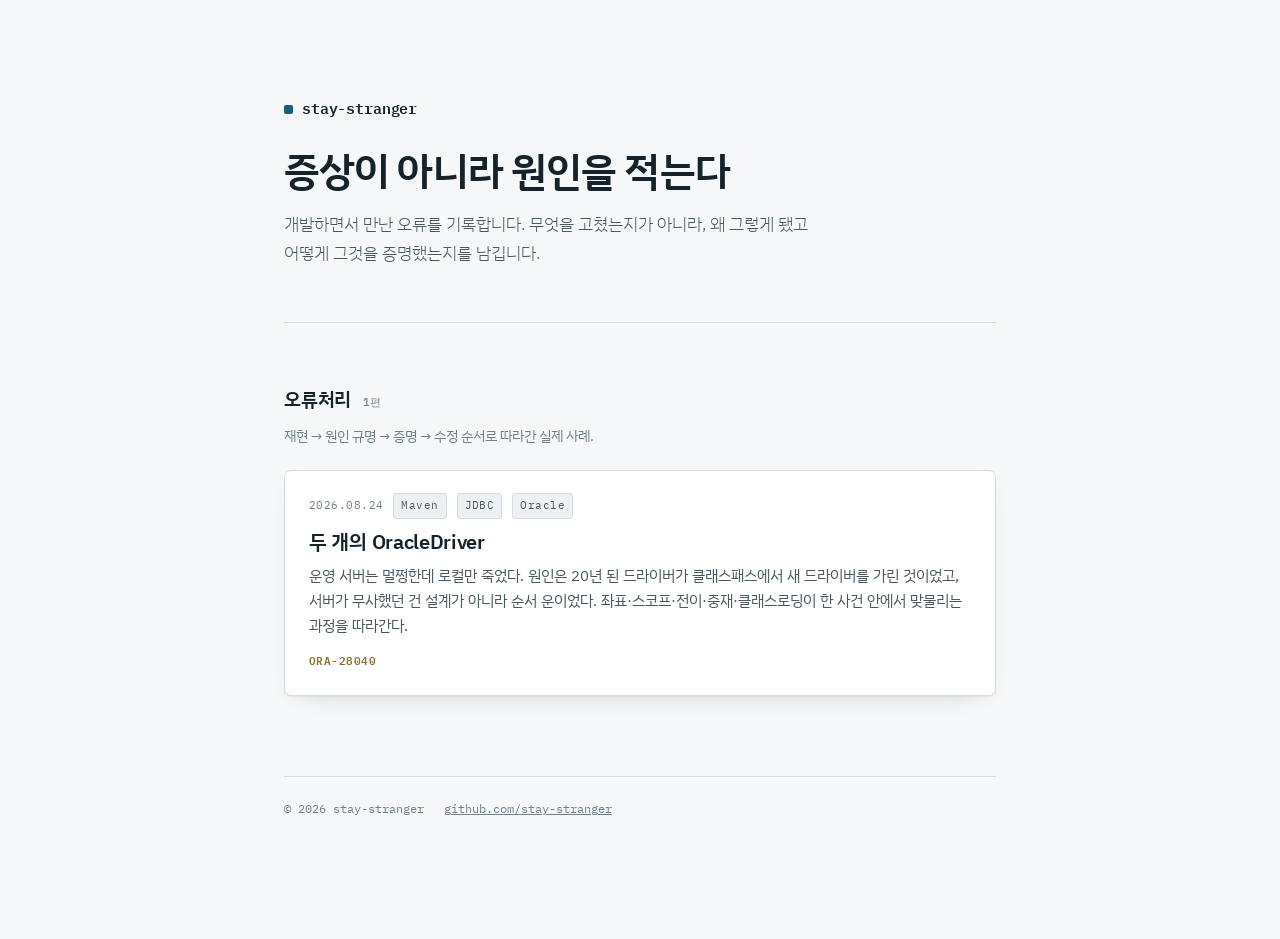
==== index.html @ 47c9697b "블로그 초기 구성 및 첫 글 발행 - 정적 HTML 기반 블로그 (Jekyll 빌드 없음, .nojekyll) - 홈: 카테고리별 글 목록 - 오류처리 카테고리 신설 - 첫 글: " ====
<!DOCTYPE html>
<html lang="ko">
<head>
<meta charset="utf-8">
<meta name="viewport" content="width=device-width, initial-scale=1">
<title>stay-stranger</title>
<meta name="description" content="개발하다 만난 오류를 증상이 아니라 원인까지 따라간 기록.">
<link rel="preconnect" href="https://fonts.googleapis.com">
<link rel="preconnect" href="https://fonts.gstatic.com" crossorigin>
<link rel="stylesheet" href="https://fonts.googleapis.com/css2?family=IBM+Plex+Mono:wght@400;500;600&family=IBM+Plex+Sans+KR:wght@300;400;500;600&display=swap">
<link rel="stylesheet" href="/assets/css/site.css">
</head>
<body>

<div class="wrap">

  <header class="masthead">
    <a class="wordmark" href="/">stay-stranger</a>
    <h1>증상이 아니라 원인을 적는다</h1>
    <p>
      개발하면서 만난 오류를 기록합니다. 무엇을 고쳤는지가 아니라,
      왜 그렇게 됐고 어떻게 그것을 증명했는지를 남깁니다.
    </p>
    <hr class="masthead-rule">
  </header>

  <section class="category">
    <div class="category-head">
      <h2>오류처리</h2>
      <span class="category-count">1편</span>
    </div>
    <p class="category-note">
      재현 → 원인 규명 → 증명 → 수정 순서로 따라간 실제 사례.
    </p>

    <div class="posts">
      <a class="post" href="/error-handling/two-oracle-drivers.html">
        <div class="post-meta">
          <span class="post-date">2026.08.24</span>
          <span class="tag">Maven</span>
          <span class="tag">JDBC</span>
          <span class="tag">Oracle</span>
        </div>
        <h3>두 개의 OracleDriver</h3>
        <p>
          운영 서버는 멀쩡한데 로컬만 죽었다. 원인은 20년 된 드라이버가
          클래스패스에서 새 드라이버를 가린 것이었고, 서버가 무사했던 건
          설계가 아니라 순서 운이었다. 좌표·스코프·전이·중재·클래스로딩이
          한 사건 안에서 맞물리는 과정을 따라간다.
        </p>
        <span class="post-error">ORA-28040</span>
      </a>
    </div>
  </section>

  <footer class="foot">
    <span>© 2026 stay-stranger</span>
    <a href="https://github.com/stay-stranger">github.com/stay-stranger</a>
  </footer>

</div>

</body>
</html>
---- assets/css/site.css ----
:root {
  --ground:    #F5F7F8;
  --surface:   #FFFFFF;
  --surface-2: #EDF1F3;
  --line:      #D5DEE2;
  --line-soft: #E5EBEE;
  --ink:       #16232A;
  --ink-2:     #47585F;
  --ink-3:     #6E8189;
  --accent:    #1B5E77;
  --accent-bg: #E3EEF3;
  --tarnish:   #8A6D2F;
  --shadow: 0 1px 2px rgba(22,35,42,.05), 0 8px 24px -16px rgba(22,35,42,.28);

  --sans: "IBM Plex Sans KR", -apple-system, BlinkMacSystemFont, "Apple SD Gothic Neo", "Malgun Gothic", sans-serif;
  --mono: "IBM Plex Mono", ui-monospace, SFMono-Regular, Menlo, monospace;
}

@media (prefers-color-scheme: dark) {
  :root:not([data-theme="light"]) {
    --ground:    #0D1418;
    --surface:   #141E23;
    --surface-2: #1B272D;
    --line:      #2B3A42;
    --line-soft: #223038;
    --ink:       #E3EBEE;
    --ink-2:     #AFC0C7;
    --ink-3:     #839299;
    --accent:    #6FBBDA;
    --accent-bg: #13303C;
    --tarnish:   #CFA654;
    --shadow: 0 1px 2px rgba(0,0,0,.4), 0 8px 24px -16px rgba(0,0,0,.7);
  }
}

:root[data-theme="dark"] {
  --ground:    #0D1418;
  --surface:   #141E23;
  --surface-2: #1B272D;
  --line:      #2B3A42;
  --line-soft: #223038;
  --ink:       #E3EBEE;
  --ink-2:     #AFC0C7;
  --ink-3:     #839299;
  --accent:    #6FBBDA;
  --accent-bg: #13303C;
  --tarnish:   #CFA654;
  --shadow: 0 1px 2px rgba(0,0,0,.4), 0 8px 24px -16px rgba(0,0,0,.7);
}

* { box-sizing: border-box; }

body {
  margin: 0;
  background: var(--ground);
  color: var(--ink);
  font-family: var(--sans);
  font-size: 16px;
  line-height: 1.75;
  -webkit-font-smoothing: antialiased;
  word-break: keep-all;
}

.wrap {
  max-width: 760px;
  margin: 0 auto;
  padding: 0 24px 120px;
}

/* ---------- 헤더 ---------- */
.masthead {
  padding: 96px 0 0;
  display: flex;
  flex-direction: column;
  gap: 14px;
}

.wordmark {
  font-family: var(--mono);
  font-size: 15px;
  font-weight: 600;
  letter-spacing: -.01em;
  color: var(--ink);
  text-decoration: none;
  display: inline-flex;
  align-items: center;
  gap: 9px;
  width: fit-content;
}

.wordmark::before {
  content: "";
  width: 9px;
  height: 9px;
  border-radius: 2px;
  background: var(--accent);
  flex: none;
}

.masthead h1 {
  font-size: clamp(28px, 4.6vw, 40px);
  line-height: 1.24;
  font-weight: 600;
  letter-spacing: -.022em;
  margin: 10px 0 0;
  text-wrap: balance;
}

.masthead p {
  margin: 0;
  color: var(--ink-2);
  font-size: 16.5px;
  font-weight: 300;
  max-width: 56ch;
}

.masthead-rule {
  border: 0;
  border-top: 1px solid var(--line);
  margin: 40px 0 0;
}

/* ---------- 카테고리 ---------- */
.category { margin-top: 60px; }

.category-head {
  display: flex;
  align-items: baseline;
  gap: 12px;
  margin-bottom: 22px;
}

.category-head h2 {
  font-size: 19px;
  font-weight: 600;
  letter-spacing: -.01em;
  margin: 0;
}

.category-count {
  font-family: var(--mono);
  font-size: 11px;
  font-weight: 500;
  color: var(--ink-3);
  font-variant-numeric: tabular-nums;
}

.category-note {
  font-size: 14px;
  color: var(--ink-3);
  margin: -14px 0 22px;
  max-width: 60ch;
}

/* ---------- 글 카드 ---------- */
.posts { display: flex; flex-direction: column; gap: 14px; }

.post {
  display: block;
  border: 1px solid var(--line);
  border-radius: 7px;
  background: var(--surface);
  padding: 22px 24px;
  text-decoration: none;
  color: inherit;
  box-shadow: var(--shadow);
  transition: border-color .15s, transform .15s;
}

.post:hover,
.post:focus-visible {
  border-color: var(--accent);
  transform: translateY(-1px);
}

.post-meta {
  display: flex;
  flex-wrap: wrap;
  align-items: center;
  gap: 10px;
  font-family: var(--mono);
  font-size: 11px;
  letter-spacing: .04em;
  color: var(--ink-3);
  margin-bottom: 9px;
}

.post-date { font-variant-numeric: tabular-nums; }

.tag {
  border: 1px solid var(--line);
  border-radius: 3px;
  padding: 2px 7px;
  color: var(--ink-2);
  background: var(--surface-2);
}

.post h3 {
  font-size: 20px;
  font-weight: 600;
  letter-spacing: -.015em;
  margin: 0 0 8px;
  line-height: 1.35;
  text-wrap: balance;
}

.post:hover h3 { color: var(--accent); }

.post p {
  margin: 0;
  font-size: 15px;
  color: var(--ink-2);
  line-height: 1.68;
}

.post-error {
  display: inline-block;
  font-family: var(--mono);
  font-size: 11px;
  font-weight: 600;
  color: var(--tarnish);
  letter-spacing: .04em;
  margin-top: 12px;
}

/* ---------- 푸터 ---------- */
.foot {
  margin-top: 80px;
  padding-top: 22px;
  border-top: 1px solid var(--line);
  font-family: var(--mono);
  font-size: 11.5px;
  color: var(--ink-3);
  display: flex;
  flex-wrap: wrap;
  gap: 8px 20px;
}

.foot a { color: var(--ink-3); }

:focus-visible { outline: 2px solid var(--accent); outline-offset: 3px; border-radius: 3px; }

@media (prefers-reduced-motion: reduce) {
  * { transition: none !important; }
}
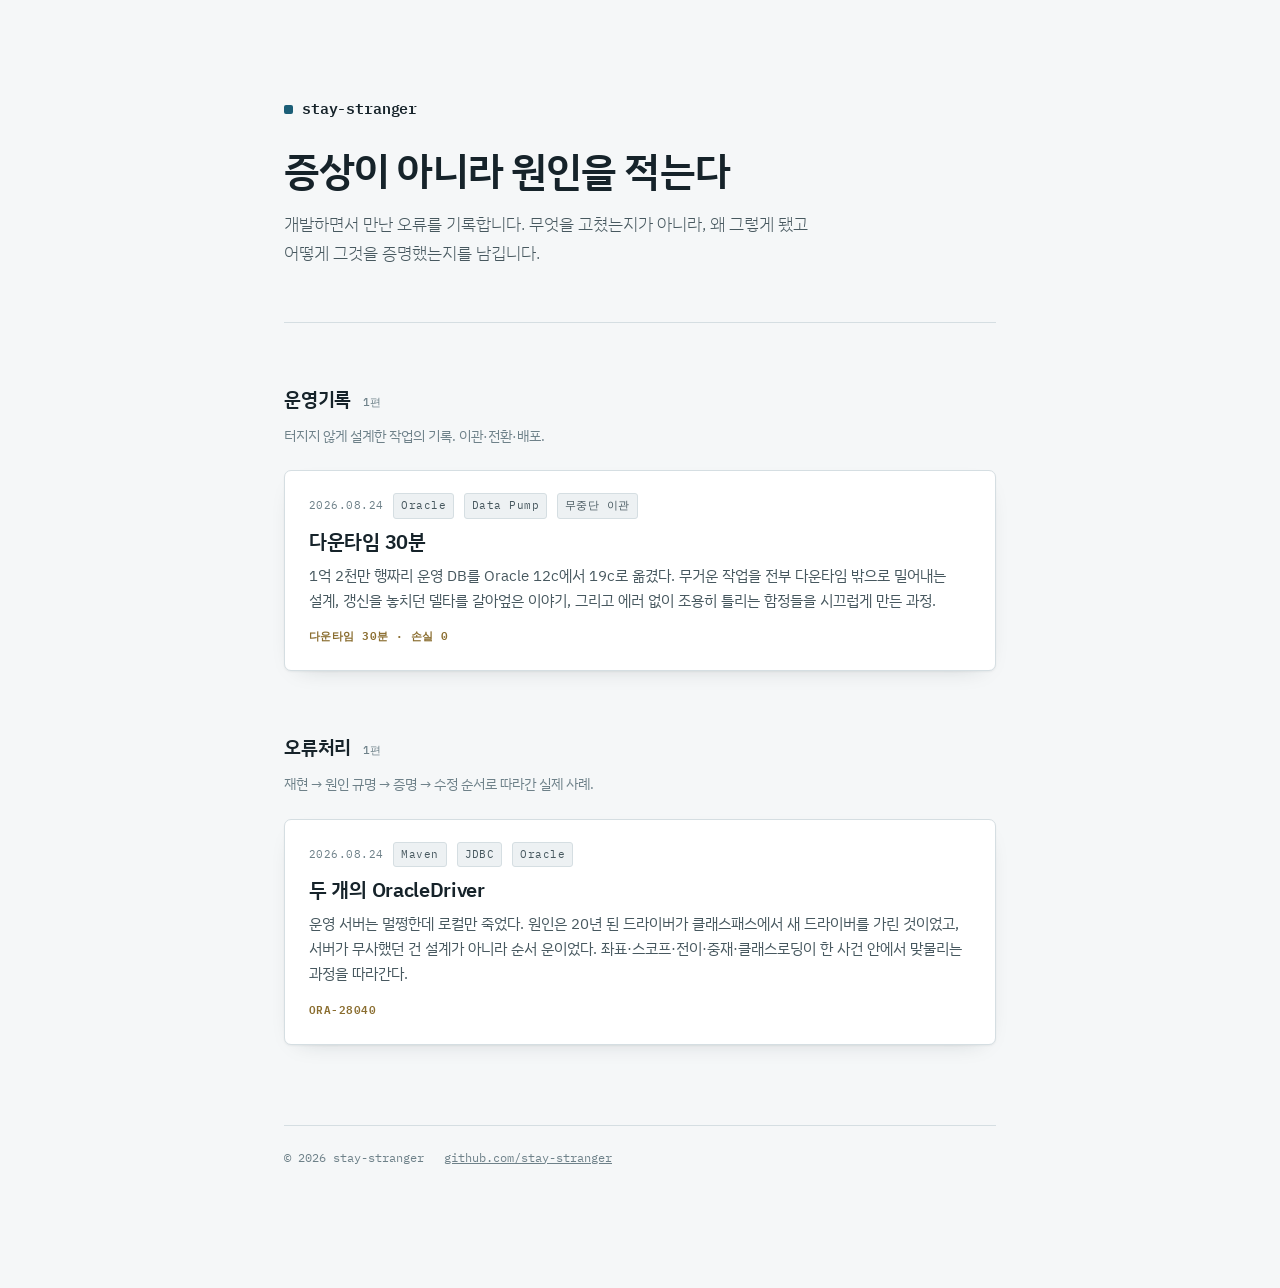
==== commit 61e4495c: "운영기록 카테고리 신설 및 Oracle 이관 기록 발행 - 운영기록 카테고리 추가 (ops-log/) — 터지지 않게 설계한 작업의 기록 - 글: 다운타임 30분 (Oracle 1" ====
--- a/index.html
+++ b/index.html
@@ -23,6 +23,34 @@
     </p>
     <hr class="masthead-rule">
   </header>
+
+  <section class="category">
+    <div class="category-head">
+      <h2>운영기록</h2>
+      <span class="category-count">1편</span>
+    </div>
+    <p class="category-note">
+      터지지 않게 설계한 작업의 기록. 이관·전환·배포.
+    </p>
+
+    <div class="posts">
+      <a class="post" href="/ops-log/thirty-minute-downtime.html">
+        <div class="post-meta">
+          <span class="post-date">2026.08.24</span>
+          <span class="tag">Oracle</span>
+          <span class="tag">Data Pump</span>
+          <span class="tag">무중단 이관</span>
+        </div>
+        <h3>다운타임 30분</h3>
+        <p>
+          1억 2천만 행짜리 운영 DB를 Oracle 12c에서 19c로 옮겼다. 무거운 작업을
+          전부 다운타임 밖으로 밀어내는 설계, 갱신을 놓치던 델타를 갈아엎은 이야기,
+          그리고 에러 없이 조용히 틀리는 함정들을 시끄럽게 만든 과정.
+        </p>
+        <span class="post-error">다운타임 30분 · 손실 0</span>
+      </a>
+    </div>
+  </section>
 
   <section class="category">
     <div class="category-head">
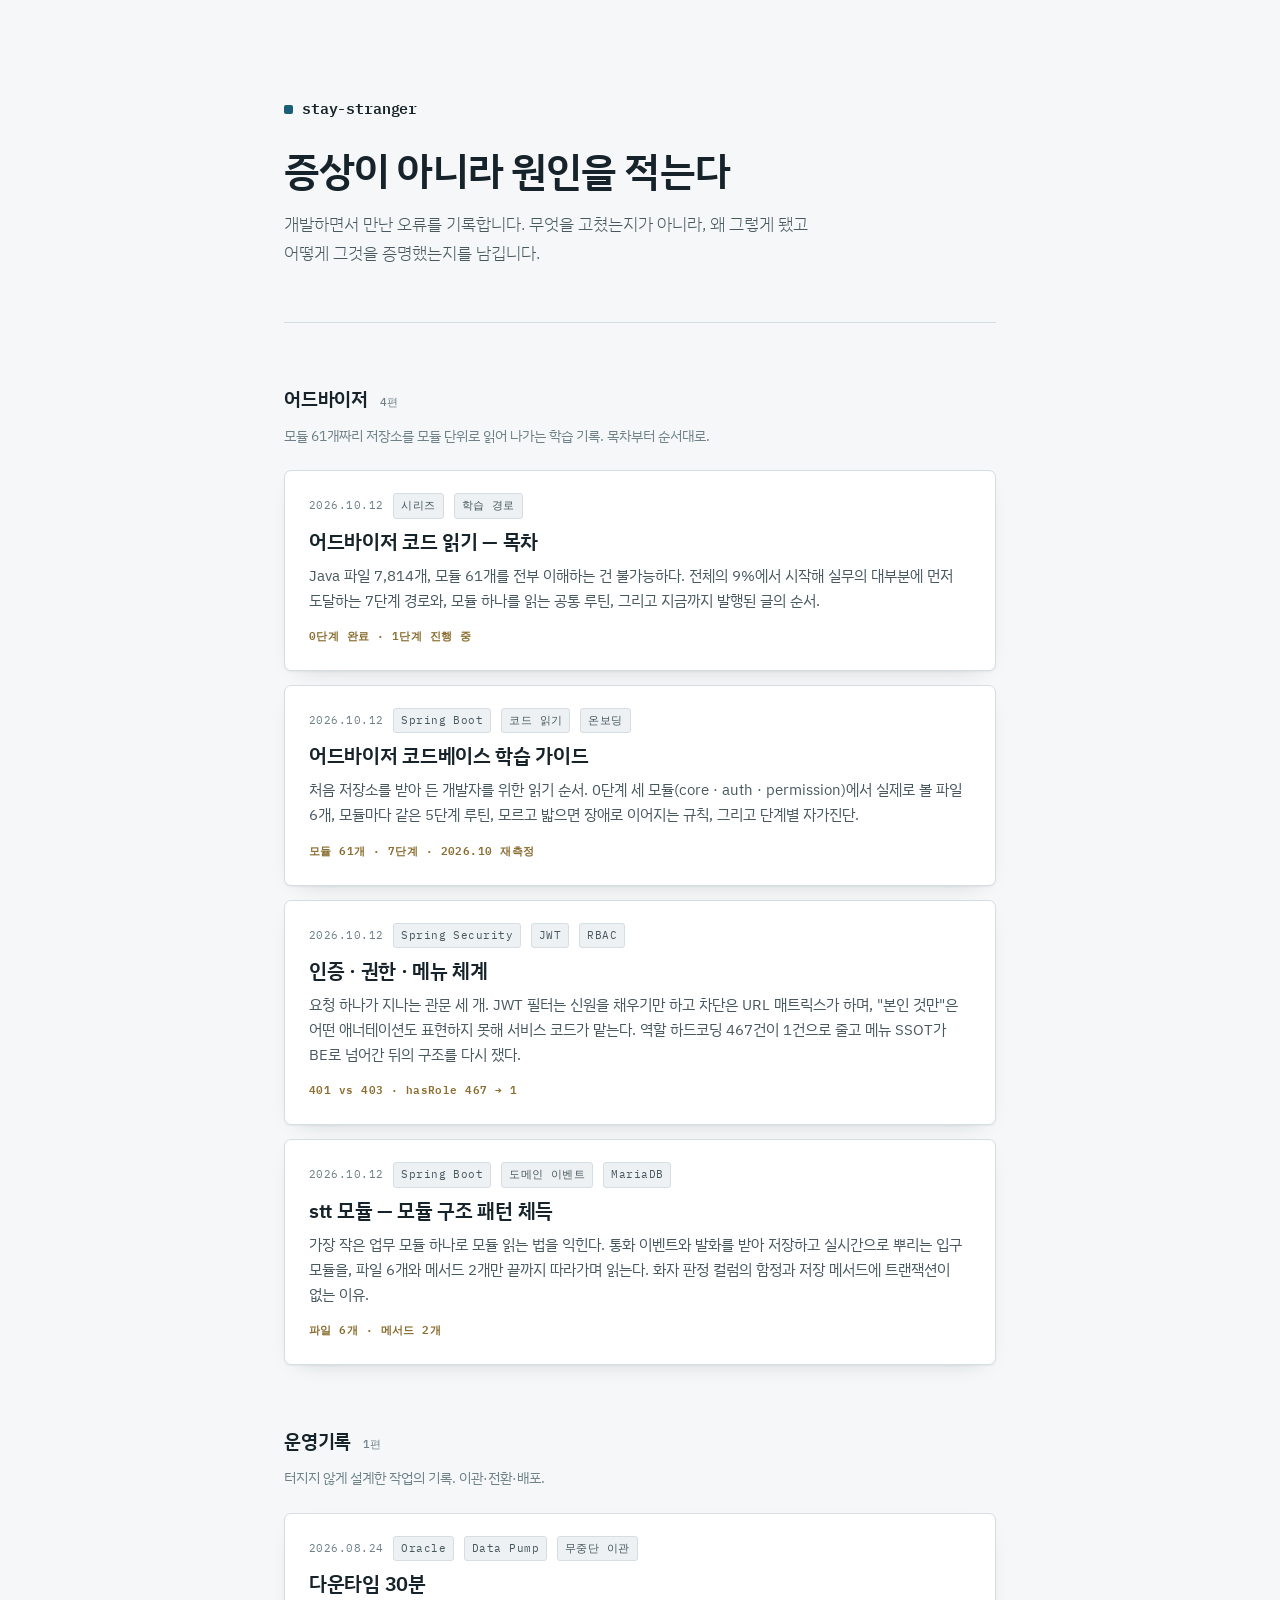
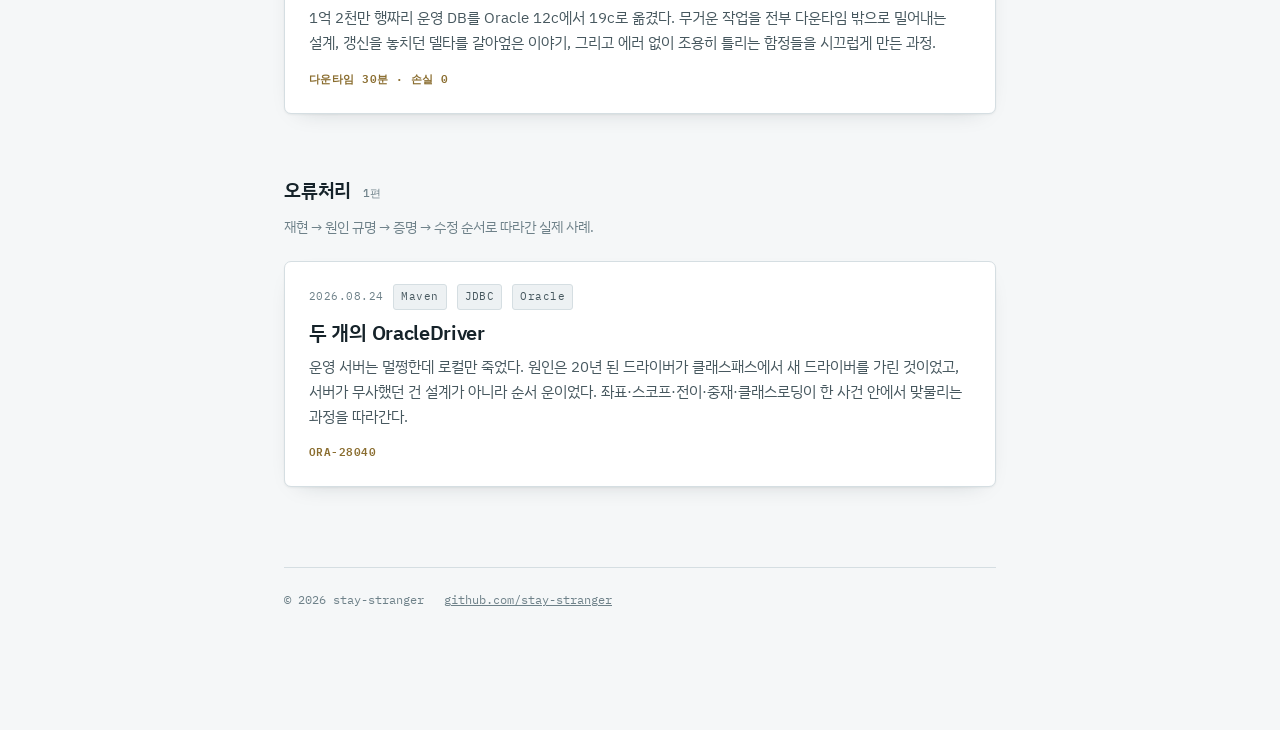
==== commit c45b3cb5: "어드바이저 카테고리 신설 — 코드베이스 학습 시리즈 목차 + 글 3편 발행 - advisor/index.html: 7단계 학습 경로 목차 (첫 진입점) - study-guide /" ====
--- a/index.html
+++ b/index.html
@@ -23,6 +23,82 @@
     </p>
     <hr class="masthead-rule">
   </header>
+
+  <section class="category">
+    <div class="category-head">
+      <h2>어드바이저</h2>
+      <span class="category-count">4편</span>
+    </div>
+    <p class="category-note">
+      모듈 61개짜리 저장소를 모듈 단위로 읽어 나가는 학습 기록. 목차부터 순서대로.
+    </p>
+
+    <div class="posts">
+      <a class="post" href="/advisor/">
+        <div class="post-meta">
+          <span class="post-date">2026.10.12</span>
+          <span class="tag">시리즈</span>
+          <span class="tag">학습 경로</span>
+        </div>
+        <h3>어드바이저 코드 읽기 — 목차</h3>
+        <p>
+          Java 파일 7,814개, 모듈 61개를 전부 이해하는 건 불가능하다. 전체의 9%에서
+          시작해 실무의 대부분에 먼저 도달하는 7단계 경로와, 모듈 하나를 읽는 공통 루틴,
+          그리고 지금까지 발행된 글의 순서.
+        </p>
+        <span class="post-error">0단계 완료 · 1단계 진행 중</span>
+      </a>
+
+      <a class="post" href="/advisor/study-guide.html">
+        <div class="post-meta">
+          <span class="post-date">2026.10.12</span>
+          <span class="tag">Spring Boot</span>
+          <span class="tag">코드 읽기</span>
+          <span class="tag">온보딩</span>
+        </div>
+        <h3>어드바이저 코드베이스 학습 가이드</h3>
+        <p>
+          처음 저장소를 받아 든 개발자를 위한 읽기 순서. 0단계 세 모듈(core · auth ·
+          permission)에서 실제로 볼 파일 6개, 모듈마다 같은 5단계 루틴, 모르고 밟으면
+          장애로 이어지는 규칙, 그리고 단계별 자가진단.
+        </p>
+        <span class="post-error">모듈 61개 · 7단계 · 2026.10 재측정</span>
+      </a>
+
+      <a class="post" href="/advisor/auth-permission-menu.html">
+        <div class="post-meta">
+          <span class="post-date">2026.10.12</span>
+          <span class="tag">Spring Security</span>
+          <span class="tag">JWT</span>
+          <span class="tag">RBAC</span>
+        </div>
+        <h3>인증 · 권한 · 메뉴 체계</h3>
+        <p>
+          요청 하나가 지나는 관문 세 개. JWT 필터는 신원을 채우기만 하고 차단은 URL
+          매트릭스가 하며, "본인 것만"은 어떤 애너테이션도 표현하지 못해 서비스 코드가
+          맡는다. 역할 하드코딩 467건이 1건으로 줄고 메뉴 SSOT가 BE로 넘어간 뒤의
+          구조를 다시 쟀다.
+        </p>
+        <span class="post-error">401 vs 403 · hasRole 467 → 1</span>
+      </a>
+
+      <a class="post" href="/advisor/stt-module.html">
+        <div class="post-meta">
+          <span class="post-date">2026.10.12</span>
+          <span class="tag">Spring Boot</span>
+          <span class="tag">도메인 이벤트</span>
+          <span class="tag">MariaDB</span>
+        </div>
+        <h3>stt 모듈 — 모듈 구조 패턴 체득</h3>
+        <p>
+          가장 작은 업무 모듈 하나로 모듈 읽는 법을 익힌다. 통화 이벤트와 발화를 받아
+          저장하고 실시간으로 뿌리는 입구 모듈을, 파일 6개와 메서드 2개만 끝까지
+          따라가며 읽는다. 화자 판정 컬럼의 함정과 저장 메서드에 트랜잭션이 없는 이유.
+        </p>
+        <span class="post-error">파일 6개 · 메서드 2개</span>
+      </a>
+    </div>
+  </section>
 
   <section class="category">
     <div class="category-head">
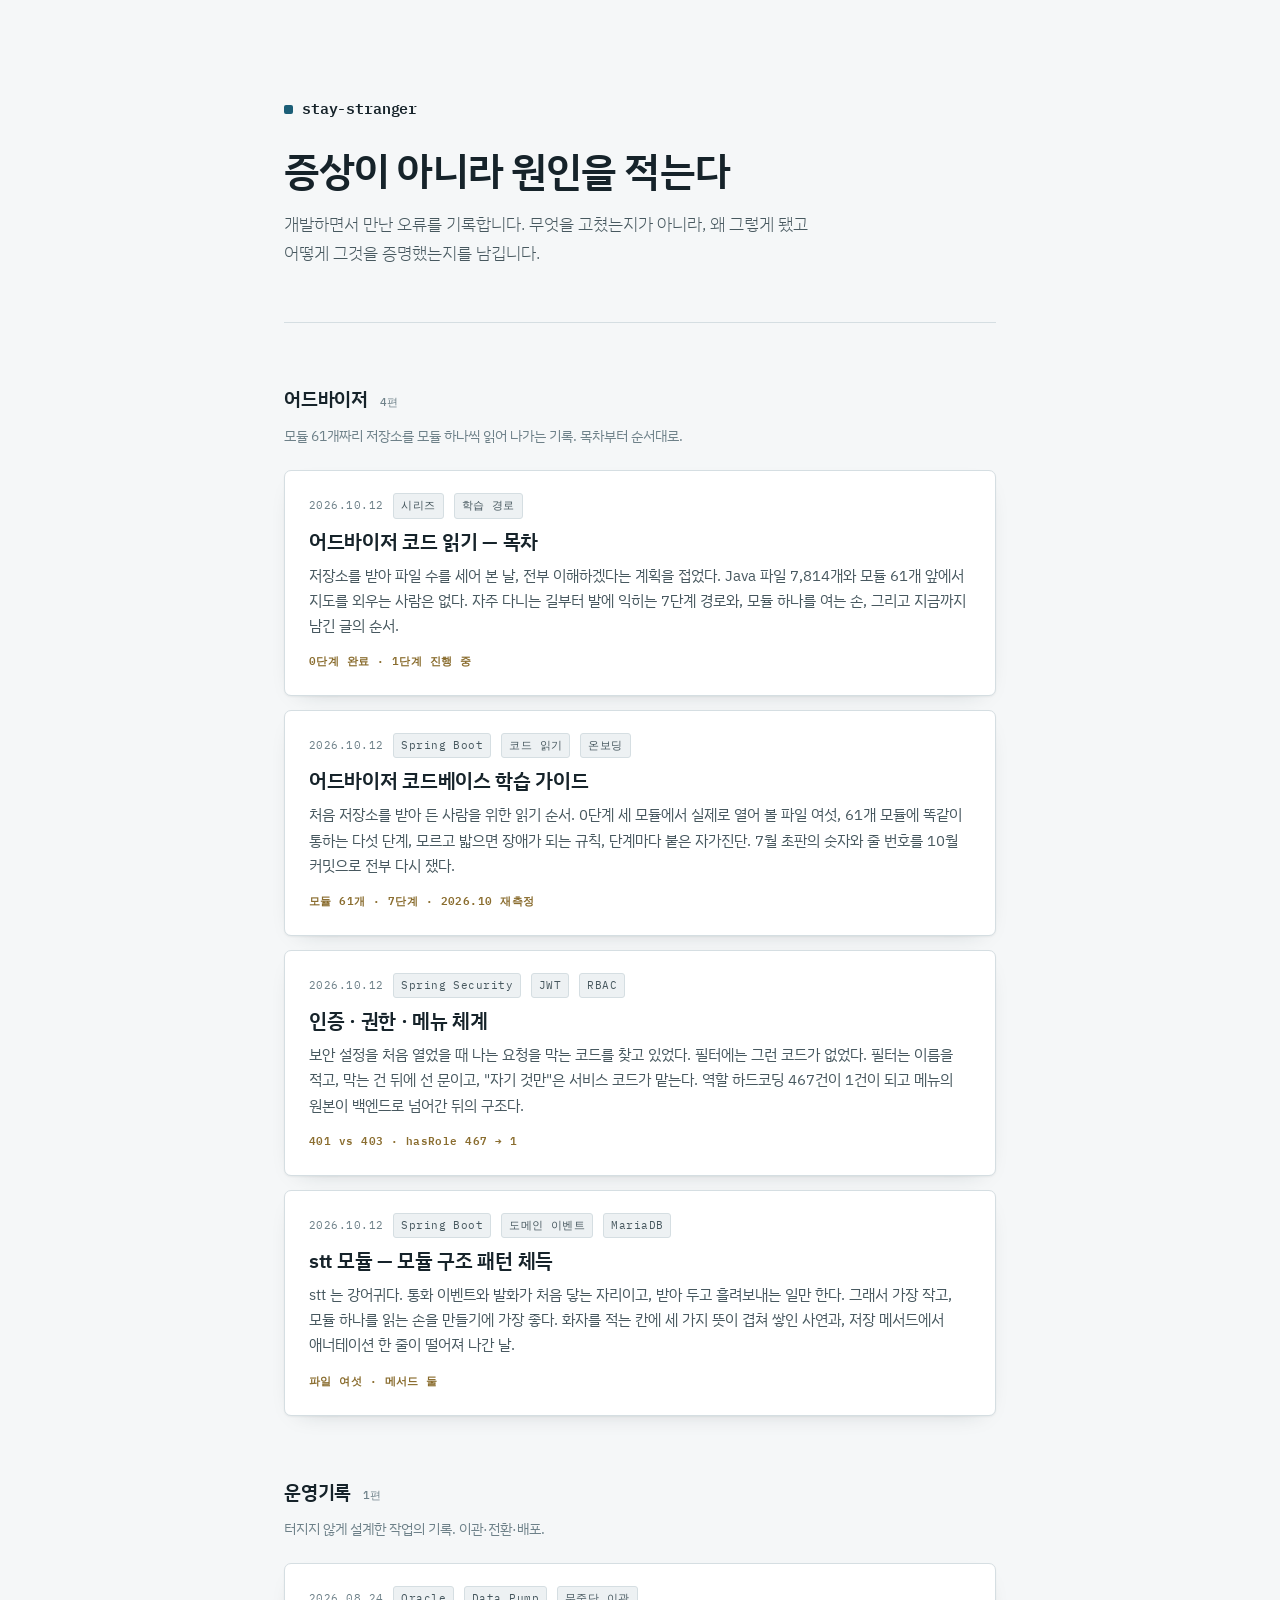
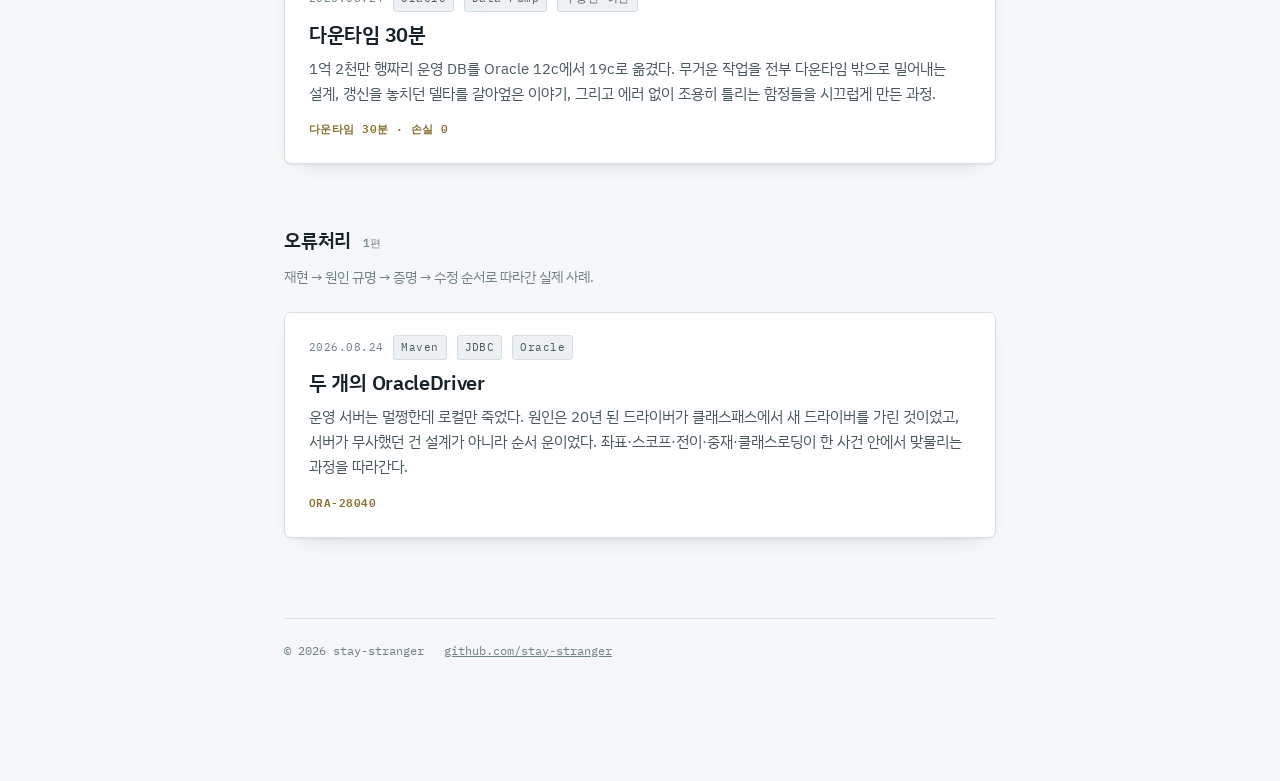
==== commit 74ffd9f2: "어드바이저 글 4편을 사람 글투로 다시 쓰고 원본·변환기를 저장소에 들인다 - 글투 스킬(narrative-tech-prose: 임백준 호흡 + 전민희 은유)로 목차·가이드·권한·" ====
--- a/index.html
+++ b/index.html
@@ -30,7 +30,7 @@
       <span class="category-count">4편</span>
     </div>
     <p class="category-note">
-      모듈 61개짜리 저장소를 모듈 단위로 읽어 나가는 학습 기록. 목차부터 순서대로.
+      모듈 61개짜리 저장소를 모듈 하나씩 읽어 나가는 기록. 목차부터 순서대로.
     </p>
 
     <div class="posts">
@@ -42,9 +42,9 @@
         </div>
         <h3>어드바이저 코드 읽기 — 목차</h3>
         <p>
-          Java 파일 7,814개, 모듈 61개를 전부 이해하는 건 불가능하다. 전체의 9%에서
-          시작해 실무의 대부분에 먼저 도달하는 7단계 경로와, 모듈 하나를 읽는 공통 루틴,
-          그리고 지금까지 발행된 글의 순서.
+          저장소를 받아 파일 수를 세어 본 날, 전부 이해하겠다는 계획을 접었다. Java 파일
+          7,814개와 모듈 61개 앞에서 지도를 외우는 사람은 없다. 자주 다니는 길부터 발에
+          익히는 7단계 경로와, 모듈 하나를 여는 손, 그리고 지금까지 남긴 글의 순서.
         </p>
         <span class="post-error">0단계 완료 · 1단계 진행 중</span>
       </a>
@@ -58,9 +58,9 @@
         </div>
         <h3>어드바이저 코드베이스 학습 가이드</h3>
         <p>
-          처음 저장소를 받아 든 개발자를 위한 읽기 순서. 0단계 세 모듈(core · auth ·
-          permission)에서 실제로 볼 파일 6개, 모듈마다 같은 5단계 루틴, 모르고 밟으면
-          장애로 이어지는 규칙, 그리고 단계별 자가진단.
+          처음 저장소를 받아 든 사람을 위한 읽기 순서. 0단계 세 모듈에서 실제로 열어 볼
+          파일 여섯, 61개 모듈에 똑같이 통하는 다섯 단계, 모르고 밟으면 장애가 되는 규칙,
+          단계마다 붙은 자가진단. 7월 초판의 숫자와 줄 번호를 10월 커밋으로 전부 다시 쟀다.
         </p>
         <span class="post-error">모듈 61개 · 7단계 · 2026.10 재측정</span>
       </a>
@@ -74,10 +74,10 @@
         </div>
         <h3>인증 · 권한 · 메뉴 체계</h3>
         <p>
-          요청 하나가 지나는 관문 세 개. JWT 필터는 신원을 채우기만 하고 차단은 URL
-          매트릭스가 하며, "본인 것만"은 어떤 애너테이션도 표현하지 못해 서비스 코드가
-          맡는다. 역할 하드코딩 467건이 1건으로 줄고 메뉴 SSOT가 BE로 넘어간 뒤의
-          구조를 다시 쟀다.
+          보안 설정을 처음 열었을 때 나는 요청을 막는 코드를 찾고 있었다. 필터에는 그런
+          코드가 없었다. 필터는 이름을 적고, 막는 건 뒤에 선 문이고, "자기 것만"은 서비스
+          코드가 맡는다. 역할 하드코딩 467건이 1건이 되고 메뉴의 원본이 백엔드로 넘어간
+          뒤의 구조다.
         </p>
         <span class="post-error">401 vs 403 · hasRole 467 → 1</span>
       </a>
@@ -91,11 +91,12 @@
         </div>
         <h3>stt 모듈 — 모듈 구조 패턴 체득</h3>
         <p>
-          가장 작은 업무 모듈 하나로 모듈 읽는 법을 익힌다. 통화 이벤트와 발화를 받아
-          저장하고 실시간으로 뿌리는 입구 모듈을, 파일 6개와 메서드 2개만 끝까지
-          따라가며 읽는다. 화자 판정 컬럼의 함정과 저장 메서드에 트랜잭션이 없는 이유.
+          stt 는 강어귀다. 통화 이벤트와 발화가 처음 닿는 자리이고, 받아 두고 흘려보내는
+          일만 한다. 그래서 가장 작고, 모듈 하나를 읽는 손을 만들기에 가장 좋다. 화자를 적는
+          칸에 세 가지 뜻이 겹쳐 쌓인 사연과, 저장 메서드에서 애너테이션 한 줄이 떨어져
+          나간 날.
         </p>
-        <span class="post-error">파일 6개 · 메서드 2개</span>
+        <span class="post-error">파일 여섯 · 메서드 둘</span>
       </a>
     </div>
   </section>
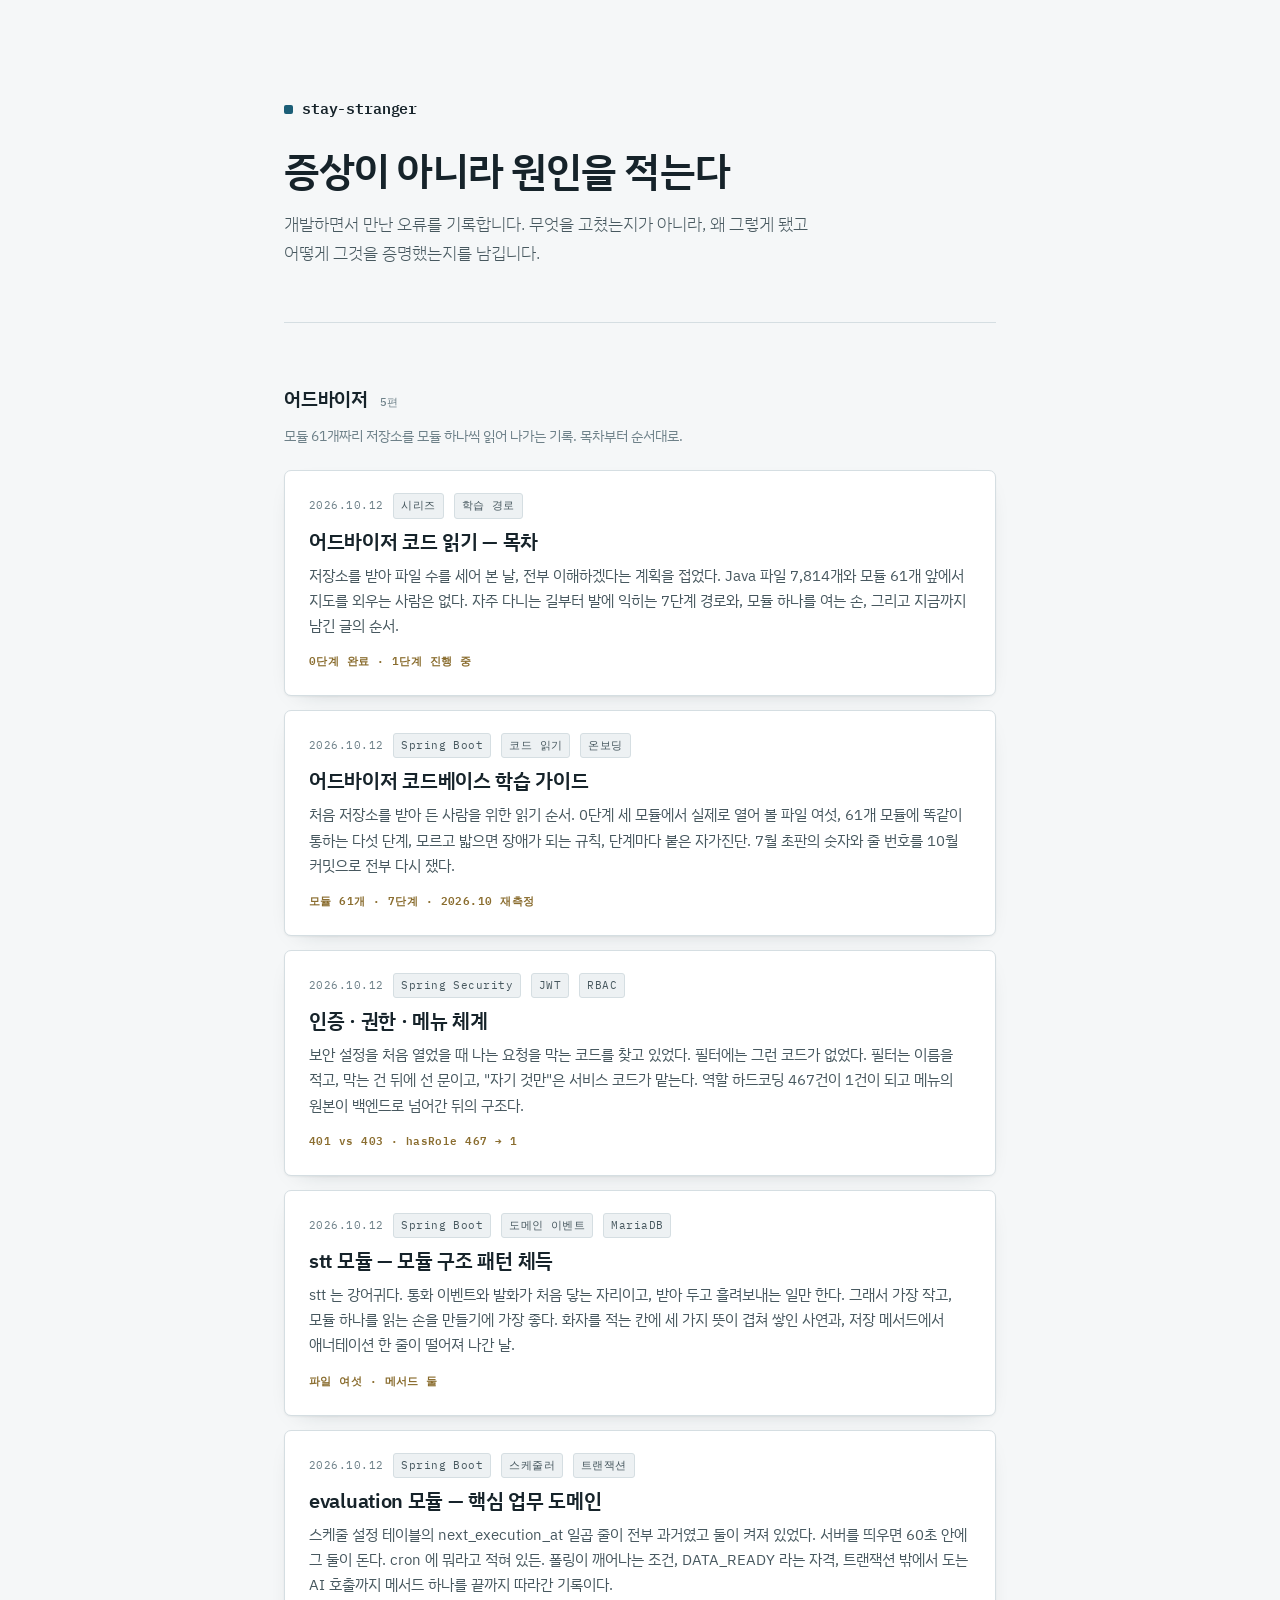
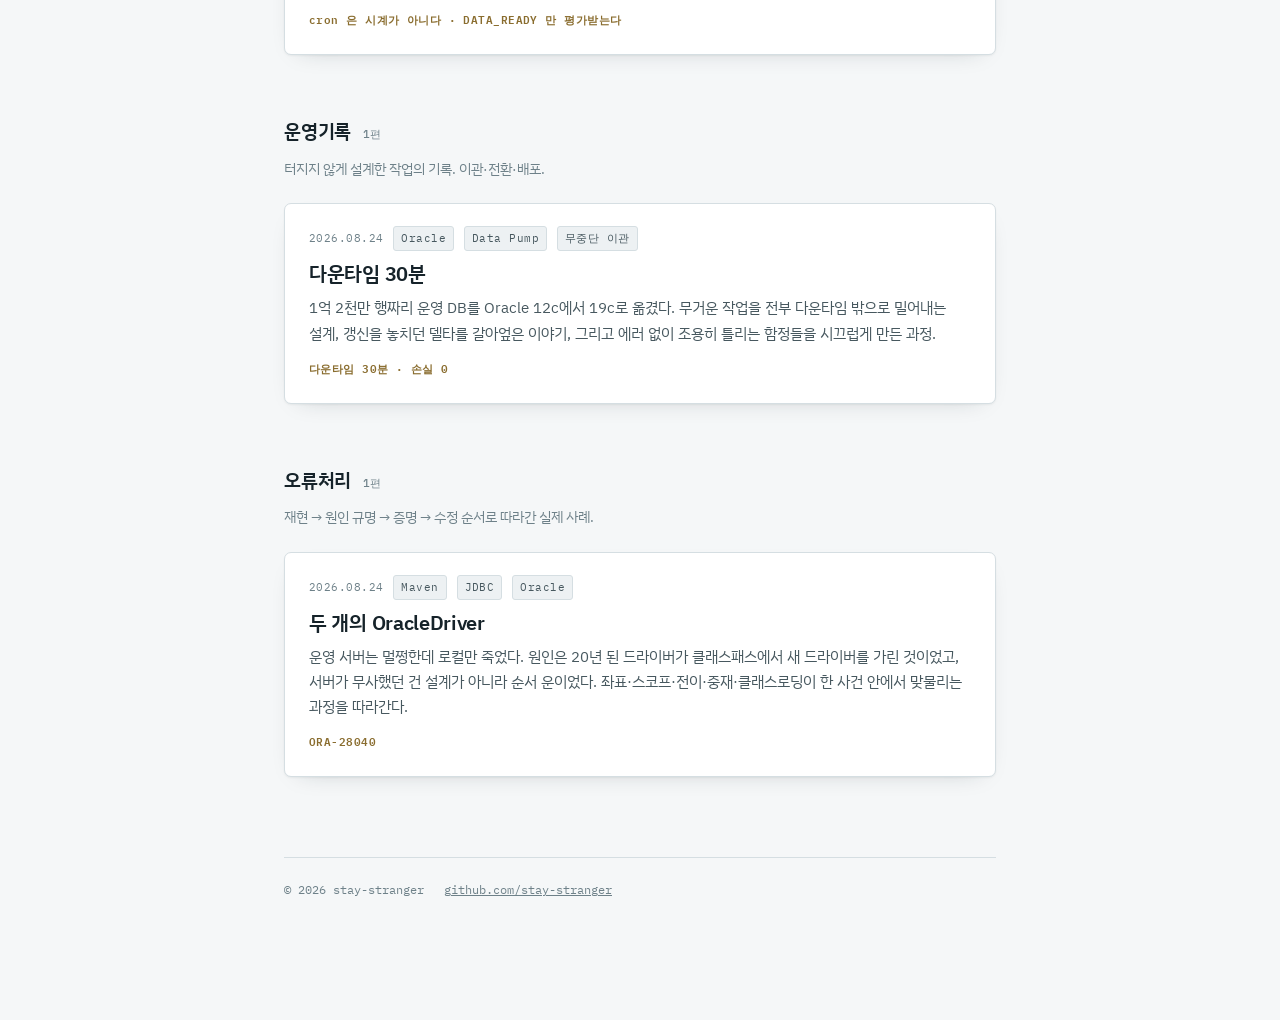
==== commit 9f4db48c: "어드바이저 2단계 — evaluation 모듈 글 발행 (스케줄러 폴링에서 AI 문항 채점까지 한 길) - advisor/_src/04_evaluation.md 원본 + evalu" ====
--- a/index.html
+++ b/index.html
@@ -27,7 +27,7 @@
   <section class="category">
     <div class="category-head">
       <h2>어드바이저</h2>
-      <span class="category-count">4편</span>
+      <span class="category-count">5편</span>
     </div>
     <p class="category-note">
       모듈 61개짜리 저장소를 모듈 하나씩 읽어 나가는 기록. 목차부터 순서대로.
@@ -98,6 +98,23 @@
         </p>
         <span class="post-error">파일 여섯 · 메서드 둘</span>
       </a>
+
+      <a class="post" href="/advisor/evaluation-module.html">
+        <div class="post-meta">
+          <span class="post-date">2026.10.12</span>
+          <span class="tag">Spring Boot</span>
+          <span class="tag">스케줄러</span>
+          <span class="tag">트랜잭션</span>
+        </div>
+        <h3>evaluation 모듈 — 핵심 업무 도메인</h3>
+        <p>
+          스케줄 설정 테이블의 next_execution_at 일곱 줄이 전부 과거였고 둘이 켜져 있었다.
+          서버를 띄우면 60초 안에 그 둘이 돈다. cron 에 뭐라고 적혀 있든. 폴링이 깨어나는
+          조건, DATA_READY 라는 자격, 트랜잭션 밖에서 도는 AI 호출까지 메서드 하나를 끝까지
+          따라간 기록이다.
+        </p>
+        <span class="post-error">cron 은 시계가 아니다 · DATA_READY 만 평가받는다</span>
+      </a>
     </div>
   </section>
 
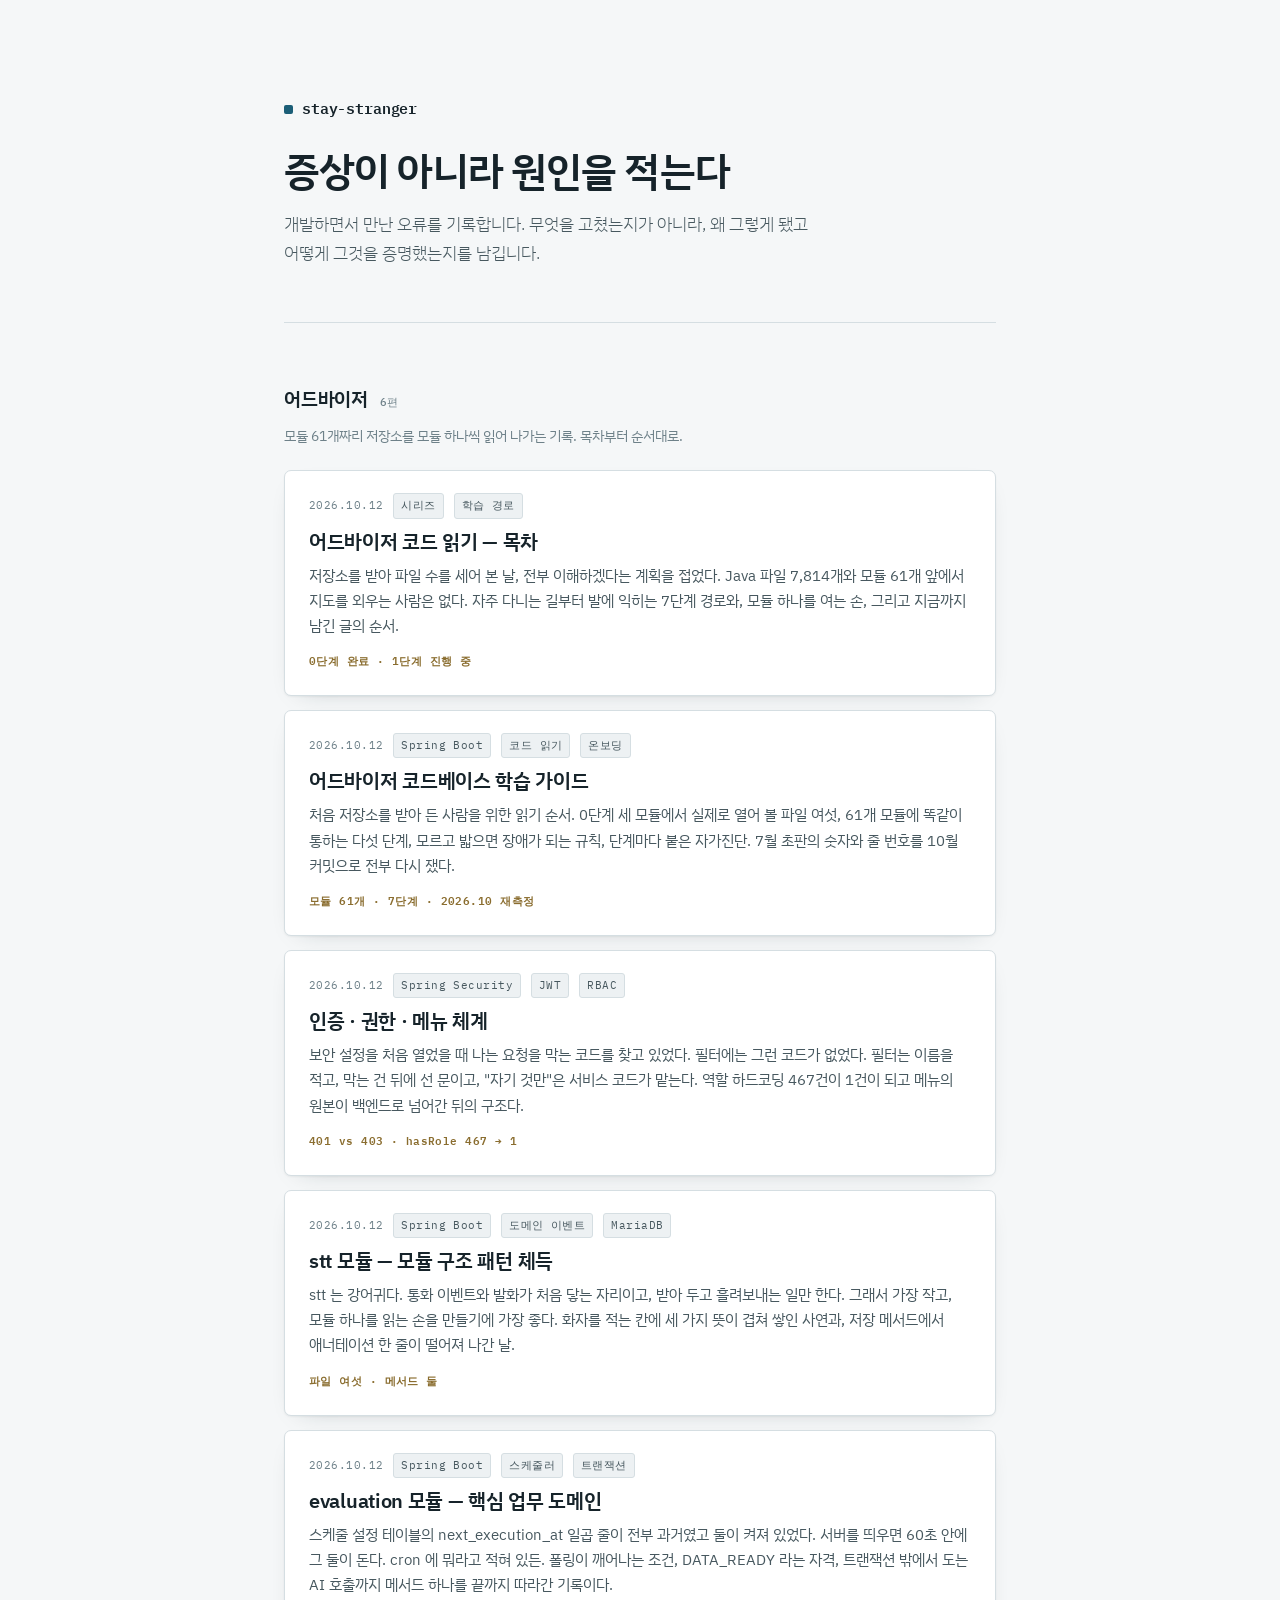
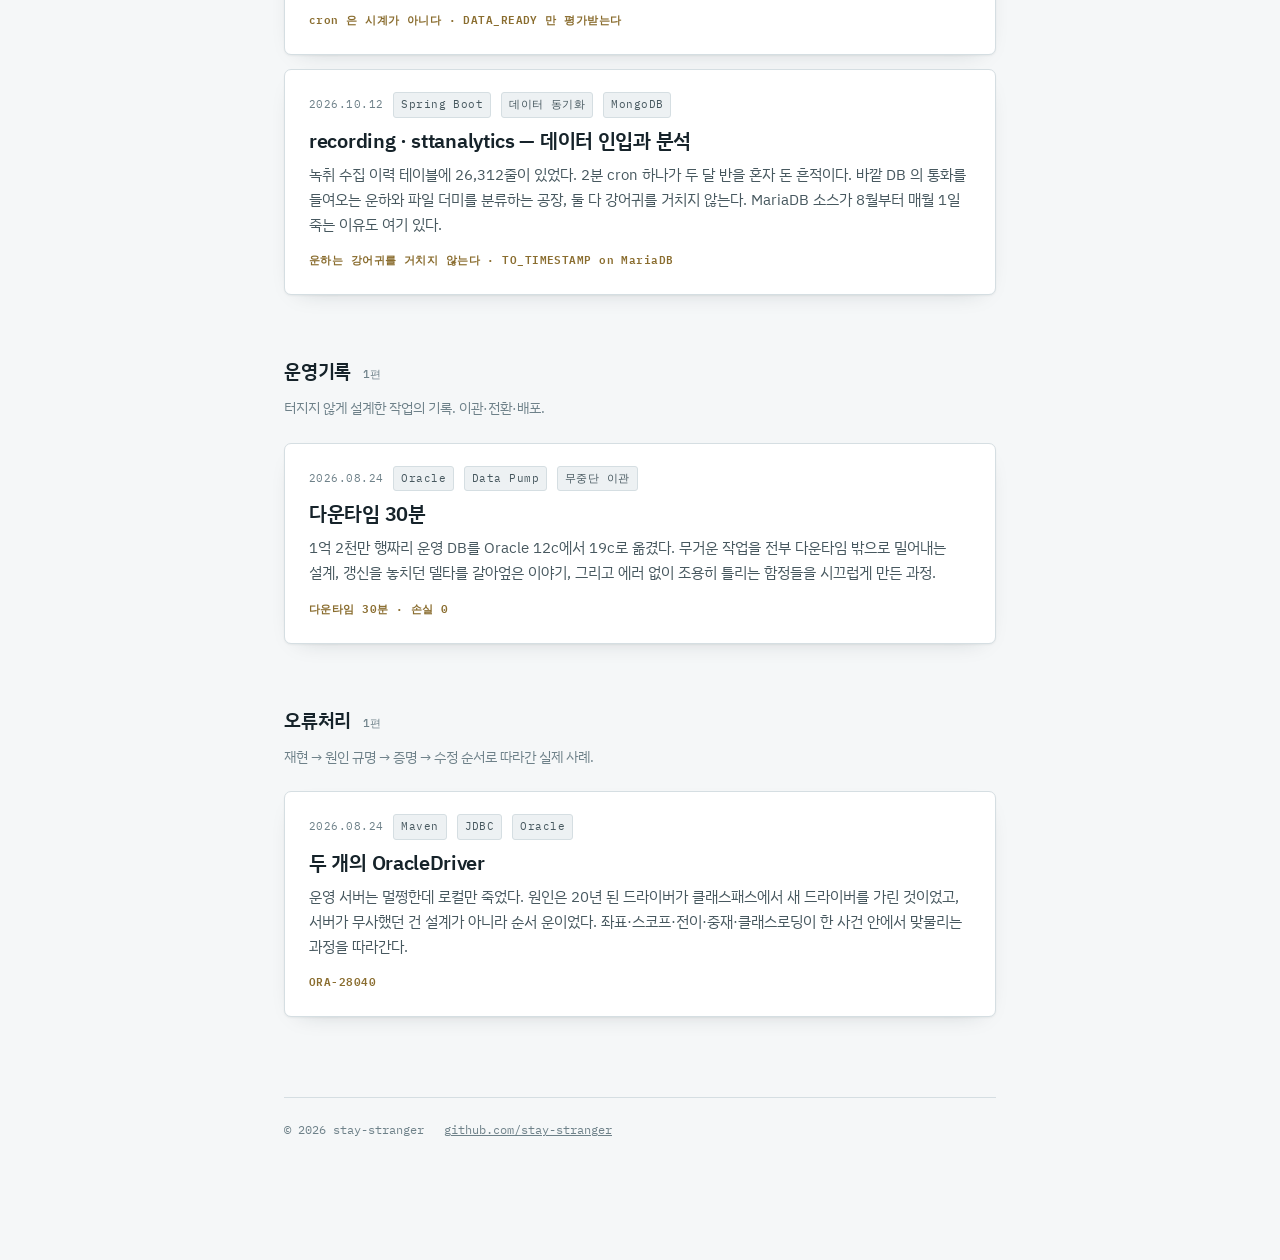
==== commit 1e1a11d1: "어드바이저 3단계 — recording · sttanalytics 글 발행 + stt 글의 하류 모듈 서술 정정 - advisor/_src/05_recording_sttanalyt" ====
--- a/index.html
+++ b/index.html
@@ -27,7 +27,7 @@
   <section class="category">
     <div class="category-head">
       <h2>어드바이저</h2>
-      <span class="category-count">5편</span>
+      <span class="category-count">6편</span>
     </div>
     <p class="category-note">
       모듈 61개짜리 저장소를 모듈 하나씩 읽어 나가는 기록. 목차부터 순서대로.
@@ -115,6 +115,22 @@
         </p>
         <span class="post-error">cron 은 시계가 아니다 · DATA_READY 만 평가받는다</span>
       </a>
+
+      <a class="post" href="/advisor/recording-sttanalytics.html">
+        <div class="post-meta">
+          <span class="post-date">2026.10.12</span>
+          <span class="tag">Spring Boot</span>
+          <span class="tag">데이터 동기화</span>
+          <span class="tag">MongoDB</span>
+        </div>
+        <h3>recording · sttanalytics — 데이터 인입과 분석</h3>
+        <p>
+          녹취 수집 이력 테이블에 26,312줄이 있었다. 2분 cron 하나가 두 달 반을 혼자 돈
+          흔적이다. 바깥 DB 의 통화를 들여오는 운하와 파일 더미를 분류하는 공장, 둘 다
+          강어귀를 거치지 않는다. MariaDB 소스가 8월부터 매월 1일 죽는 이유도 여기 있다.
+        </p>
+        <span class="post-error">운하는 강어귀를 거치지 않는다 · TO_TIMESTAMP on MariaDB</span>
+      </a>
     </div>
   </section>
 
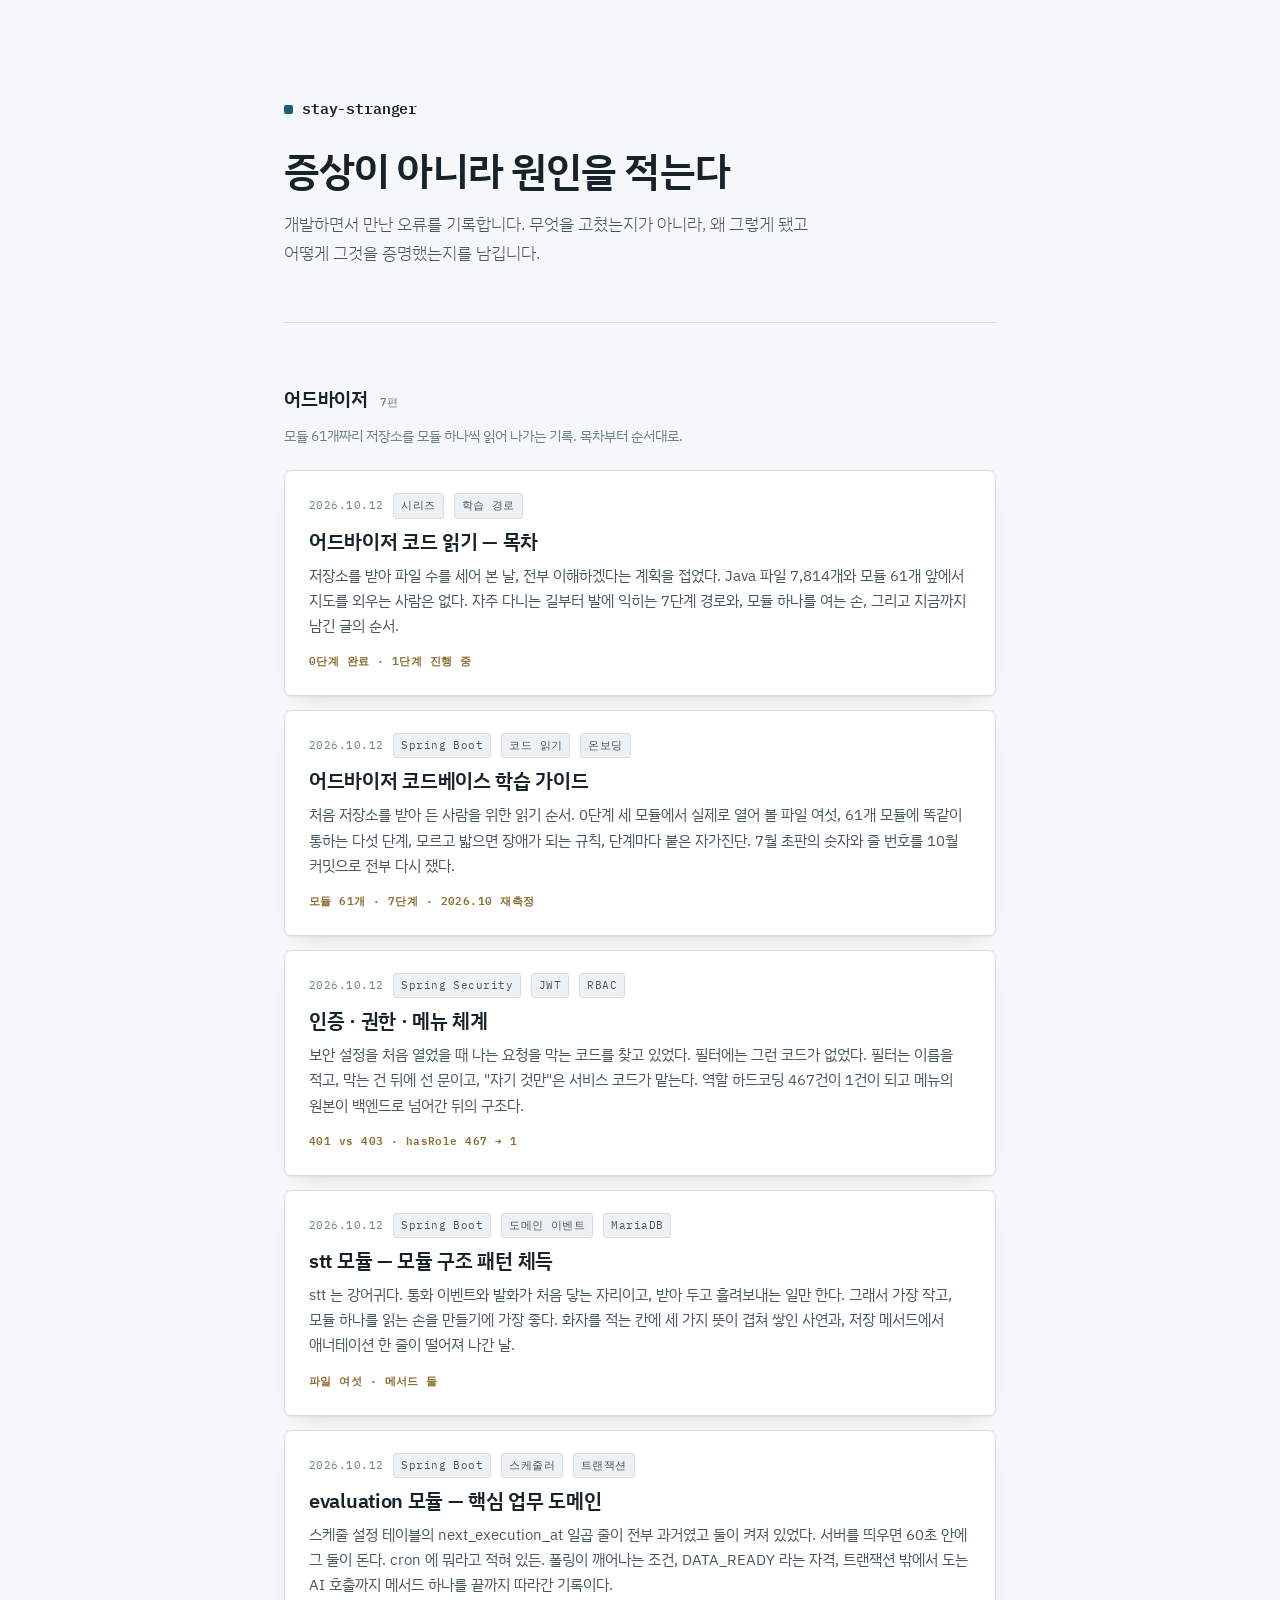
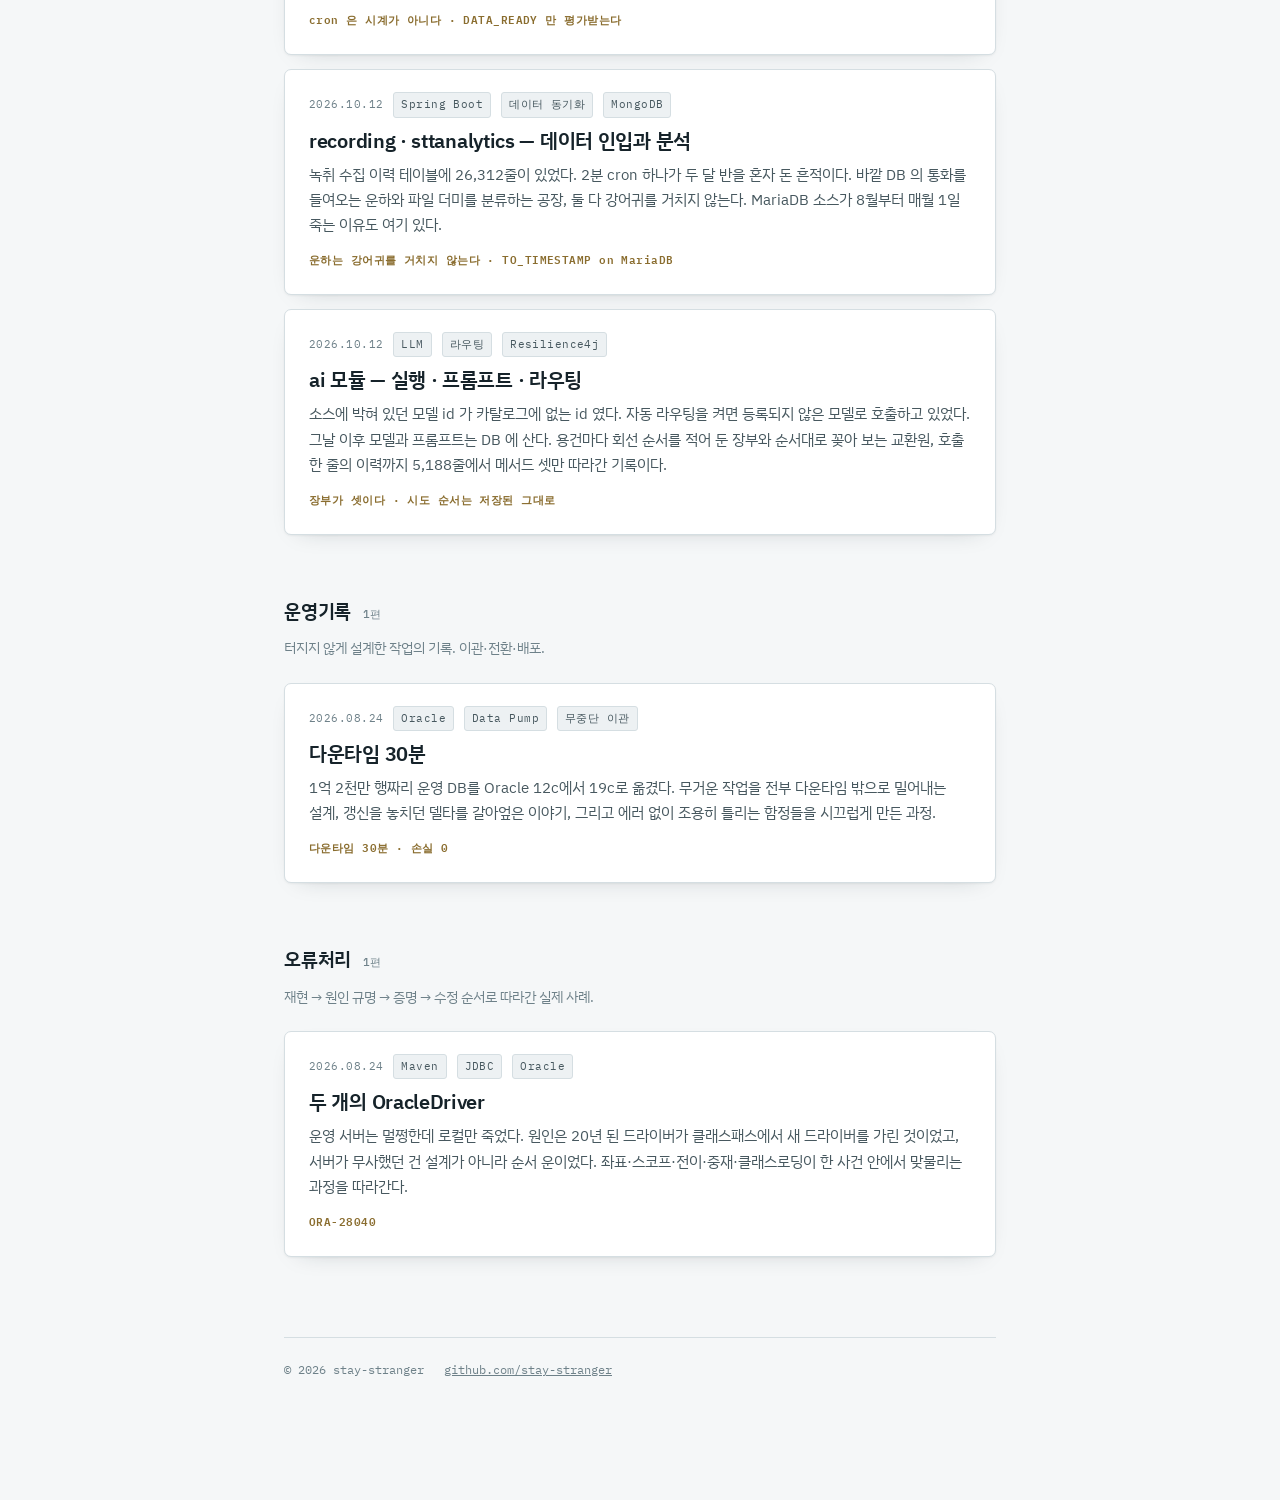
==== commit 922c2bdc: "어드바이저 4단계 — ai 모듈 글 발행 + 학습 가이드의 라우팅 패키지 경로 정정 - advisor/_src/06_ai_execution.md 원본 + ai-execution.h" ====
--- a/index.html
+++ b/index.html
@@ -27,7 +27,7 @@
   <section class="category">
     <div class="category-head">
       <h2>어드바이저</h2>
-      <span class="category-count">6편</span>
+      <span class="category-count">7편</span>
     </div>
     <p class="category-note">
       모듈 61개짜리 저장소를 모듈 하나씩 읽어 나가는 기록. 목차부터 순서대로.
@@ -131,6 +131,23 @@
         </p>
         <span class="post-error">운하는 강어귀를 거치지 않는다 · TO_TIMESTAMP on MariaDB</span>
       </a>
+
+      <a class="post" href="/advisor/ai-execution.html">
+        <div class="post-meta">
+          <span class="post-date">2026.10.12</span>
+          <span class="tag">LLM</span>
+          <span class="tag">라우팅</span>
+          <span class="tag">Resilience4j</span>
+        </div>
+        <h3>ai 모듈 — 실행 · 프롬프트 · 라우팅</h3>
+        <p>
+          소스에 박혀 있던 모델 id 가 카탈로그에 없는 id 였다. 자동 라우팅을 켜면 등록되지
+          않은 모델로 호출하고 있었다. 그날 이후 모델과 프롬프트는 DB 에 산다. 용건마다
+          회선 순서를 적어 둔 장부와 순서대로 꽂아 보는 교환원, 호출 한 줄의 이력까지
+          5,188줄에서 메서드 셋만 따라간 기록이다.
+        </p>
+        <span class="post-error">장부가 셋이다 · 시도 순서는 저장된 그대로</span>
+      </a>
     </div>
   </section>
 
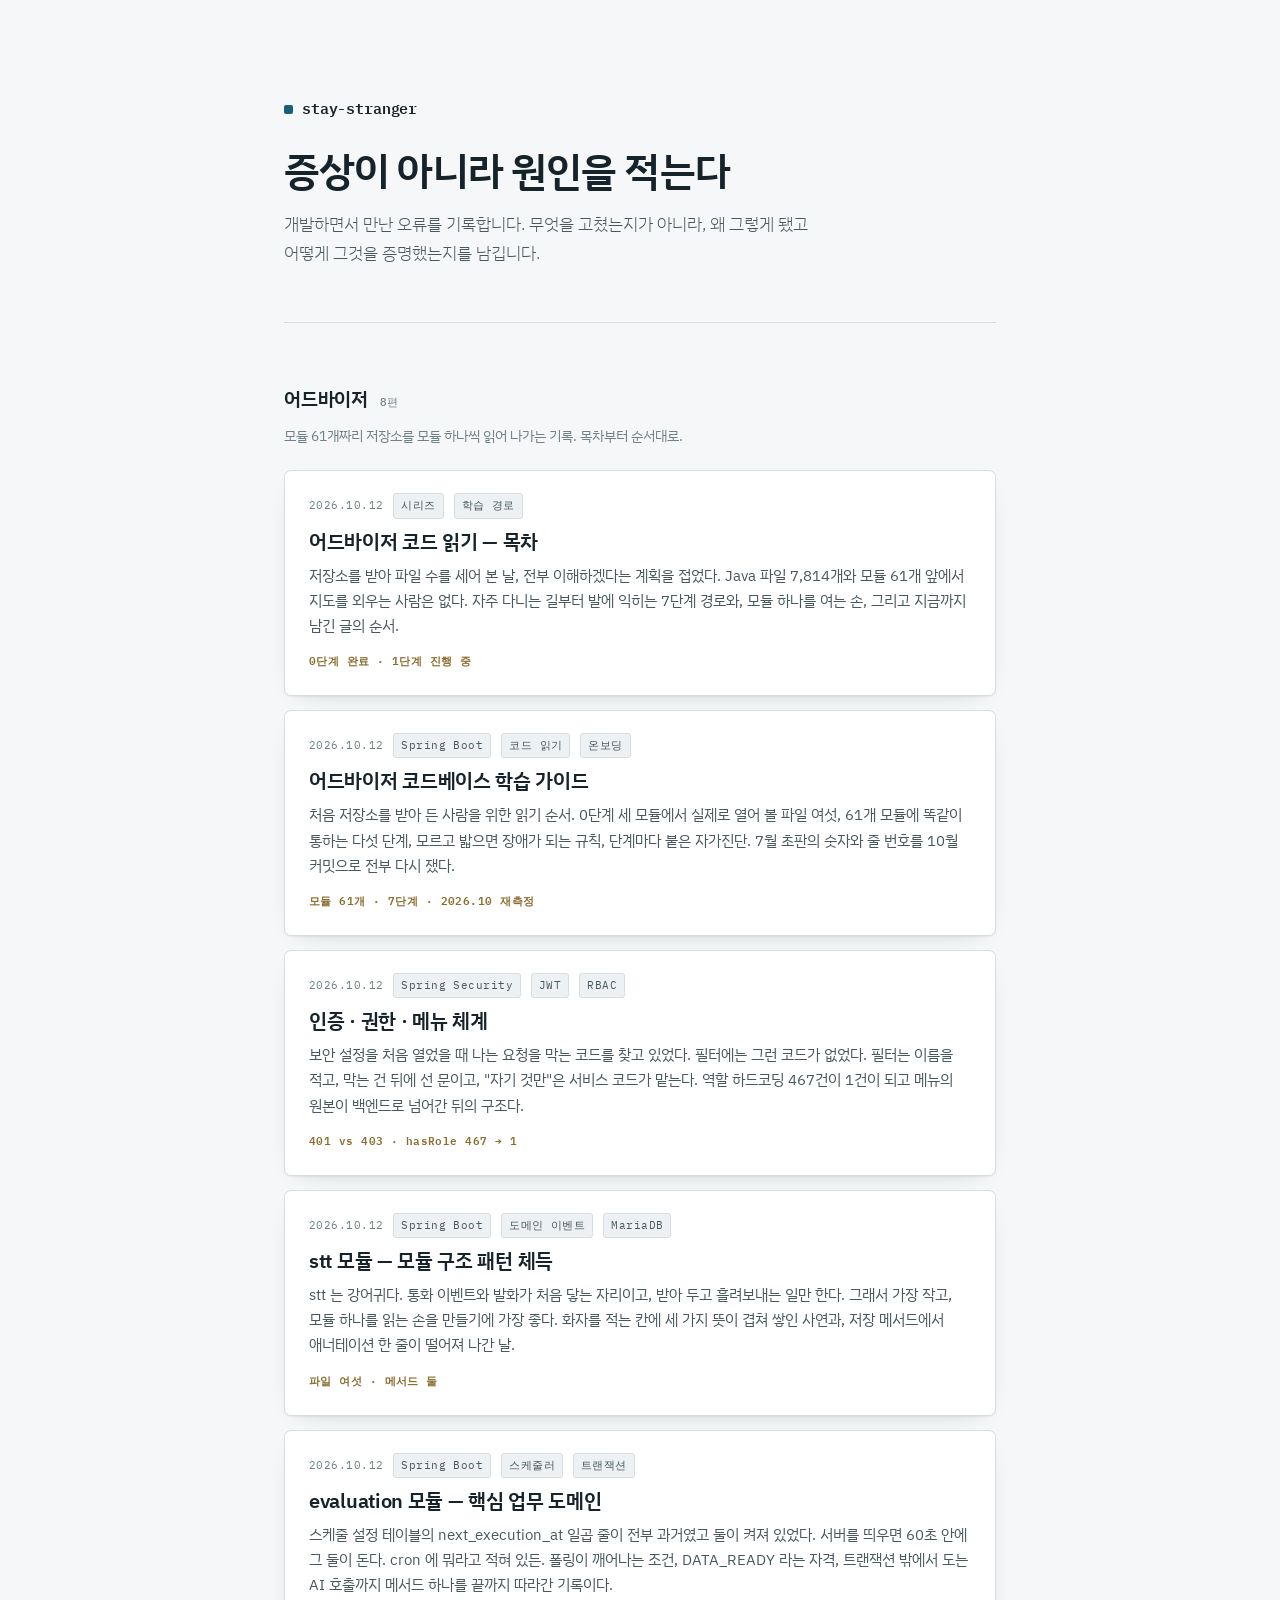
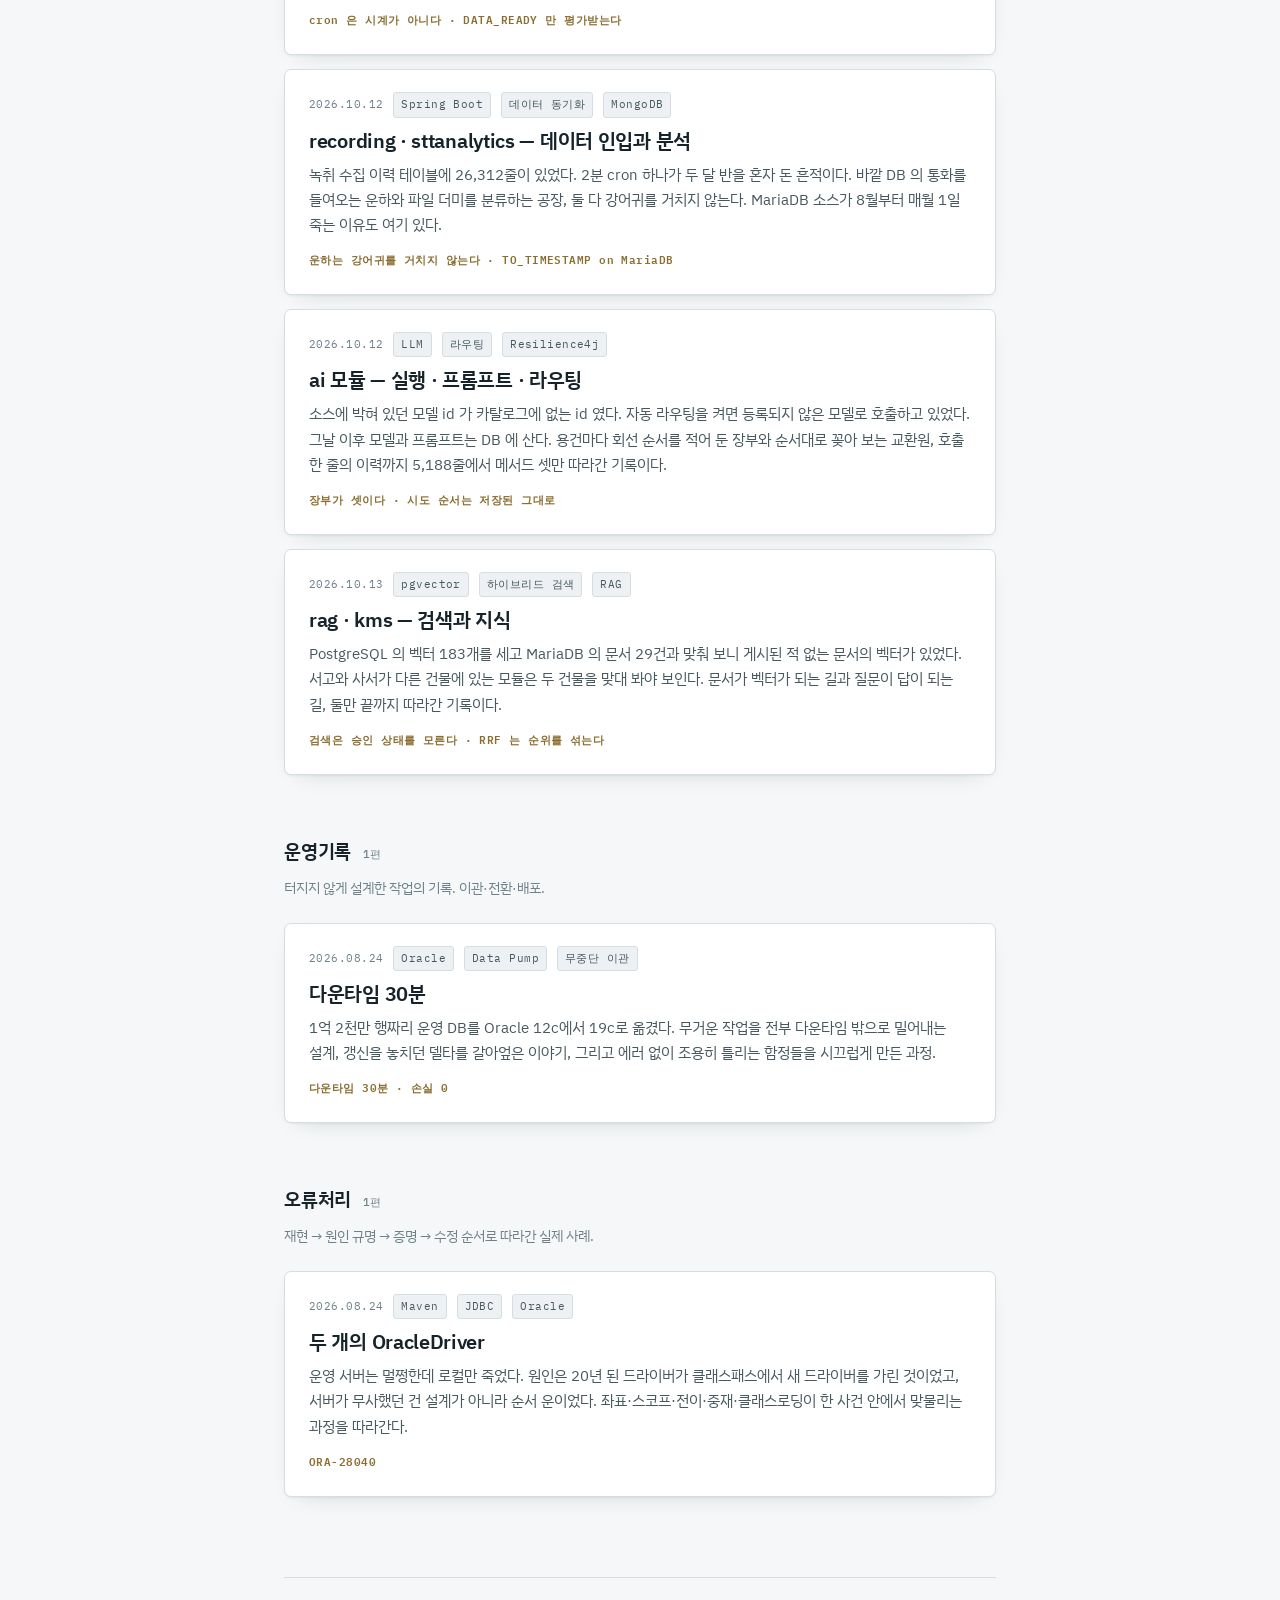
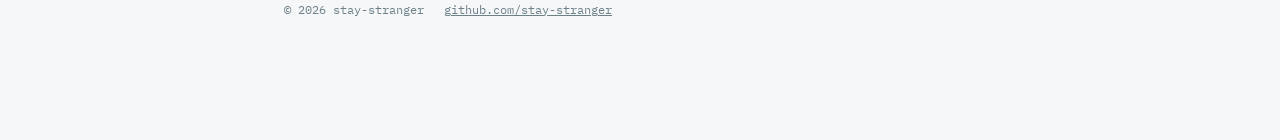
==== commit 1883dc24: "어드바이저 5단계 — rag · kms 글 발행 (문서가 벡터가 되는 길과 질문이 답이 되는 길) - advisor/_src/07_rag_kms.md 원본 + rag-kms.htm" ====
--- a/index.html
+++ b/index.html
@@ -27,7 +27,7 @@
   <section class="category">
     <div class="category-head">
       <h2>어드바이저</h2>
-      <span class="category-count">7편</span>
+      <span class="category-count">8편</span>
     </div>
     <p class="category-note">
       모듈 61개짜리 저장소를 모듈 하나씩 읽어 나가는 기록. 목차부터 순서대로.
@@ -148,6 +148,22 @@
         </p>
         <span class="post-error">장부가 셋이다 · 시도 순서는 저장된 그대로</span>
       </a>
+
+      <a class="post" href="/advisor/rag-kms.html">
+        <div class="post-meta">
+          <span class="post-date">2026.10.13</span>
+          <span class="tag">pgvector</span>
+          <span class="tag">하이브리드 검색</span>
+          <span class="tag">RAG</span>
+        </div>
+        <h3>rag · kms — 검색과 지식</h3>
+        <p>
+          PostgreSQL 의 벡터 183개를 세고 MariaDB 의 문서 29건과 맞춰 보니 게시된 적 없는
+          문서의 벡터가 있었다. 서고와 사서가 다른 건물에 있는 모듈은 두 건물을 맞대 봐야
+          보인다. 문서가 벡터가 되는 길과 질문이 답이 되는 길, 둘만 끝까지 따라간 기록이다.
+        </p>
+        <span class="post-error">검색은 승인 상태를 모른다 · RRF 는 순위를 섞는다</span>
+      </a>
     </div>
   </section>
 
